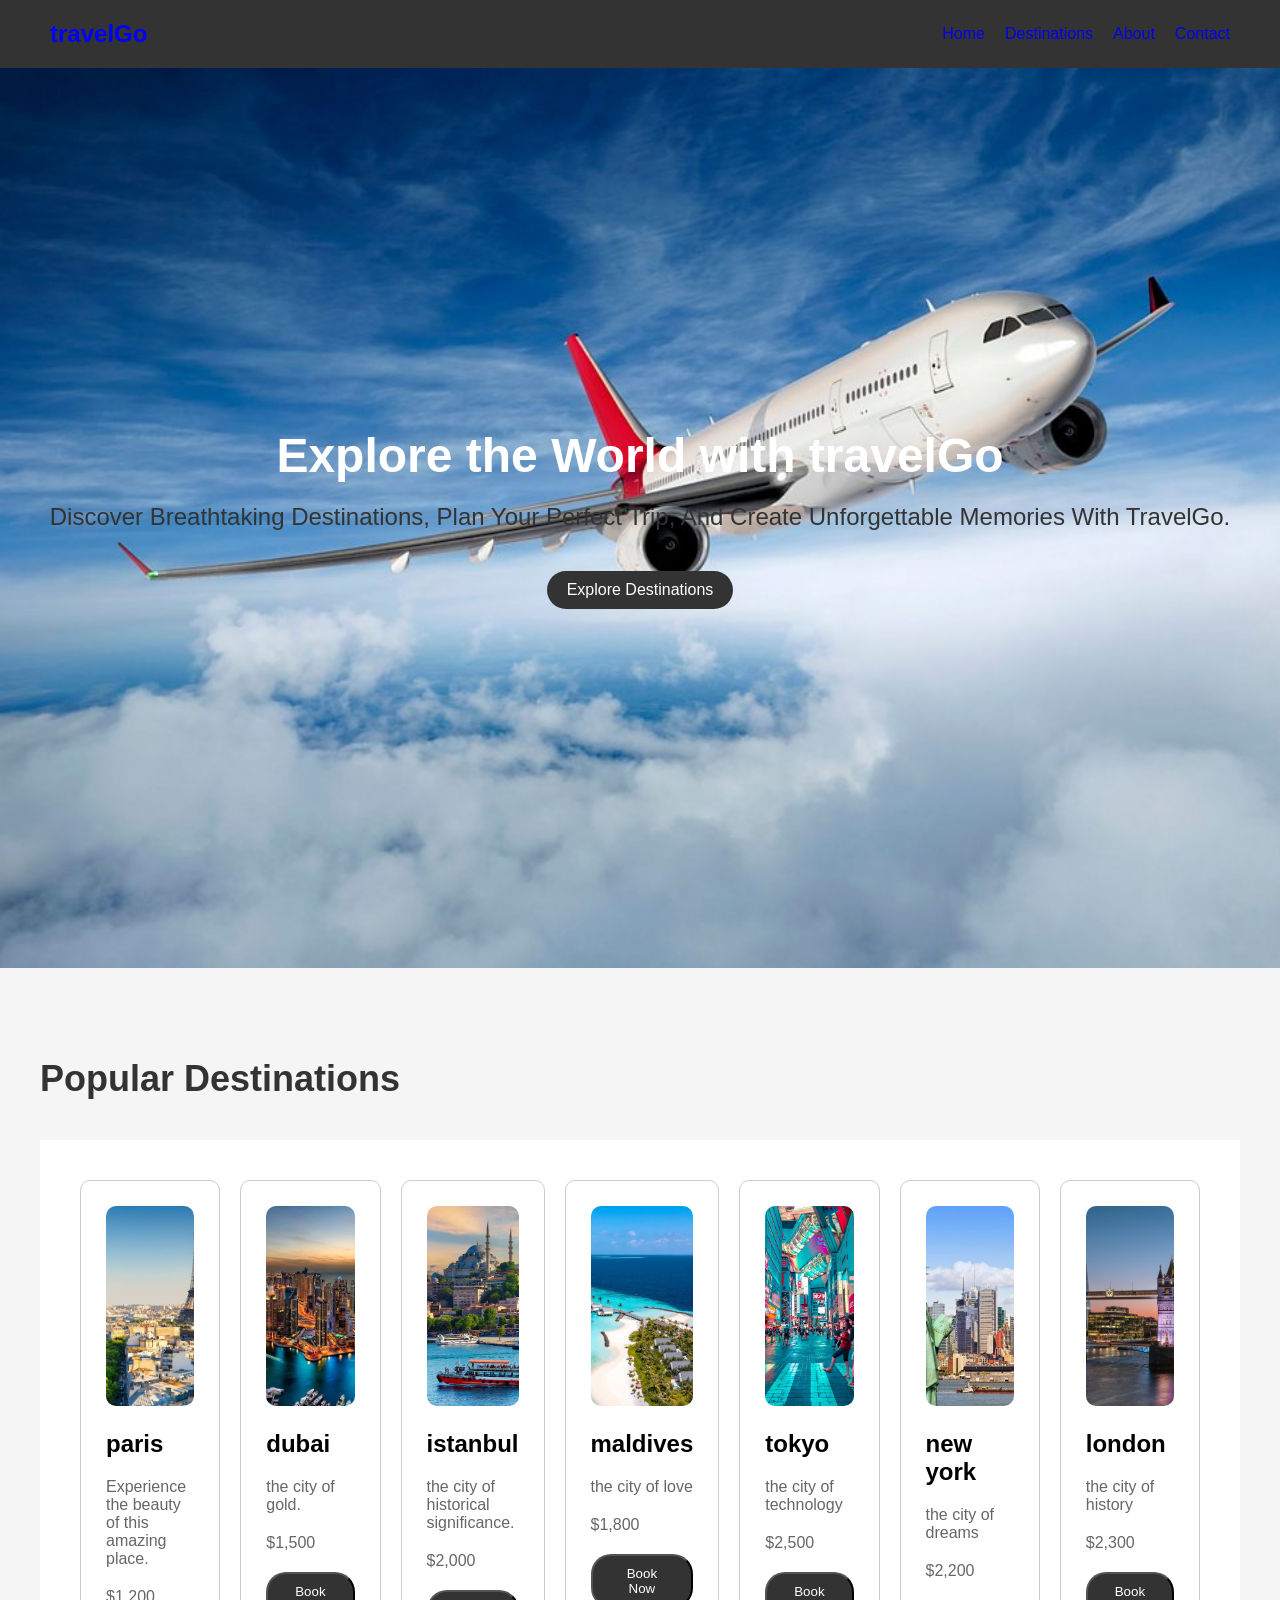
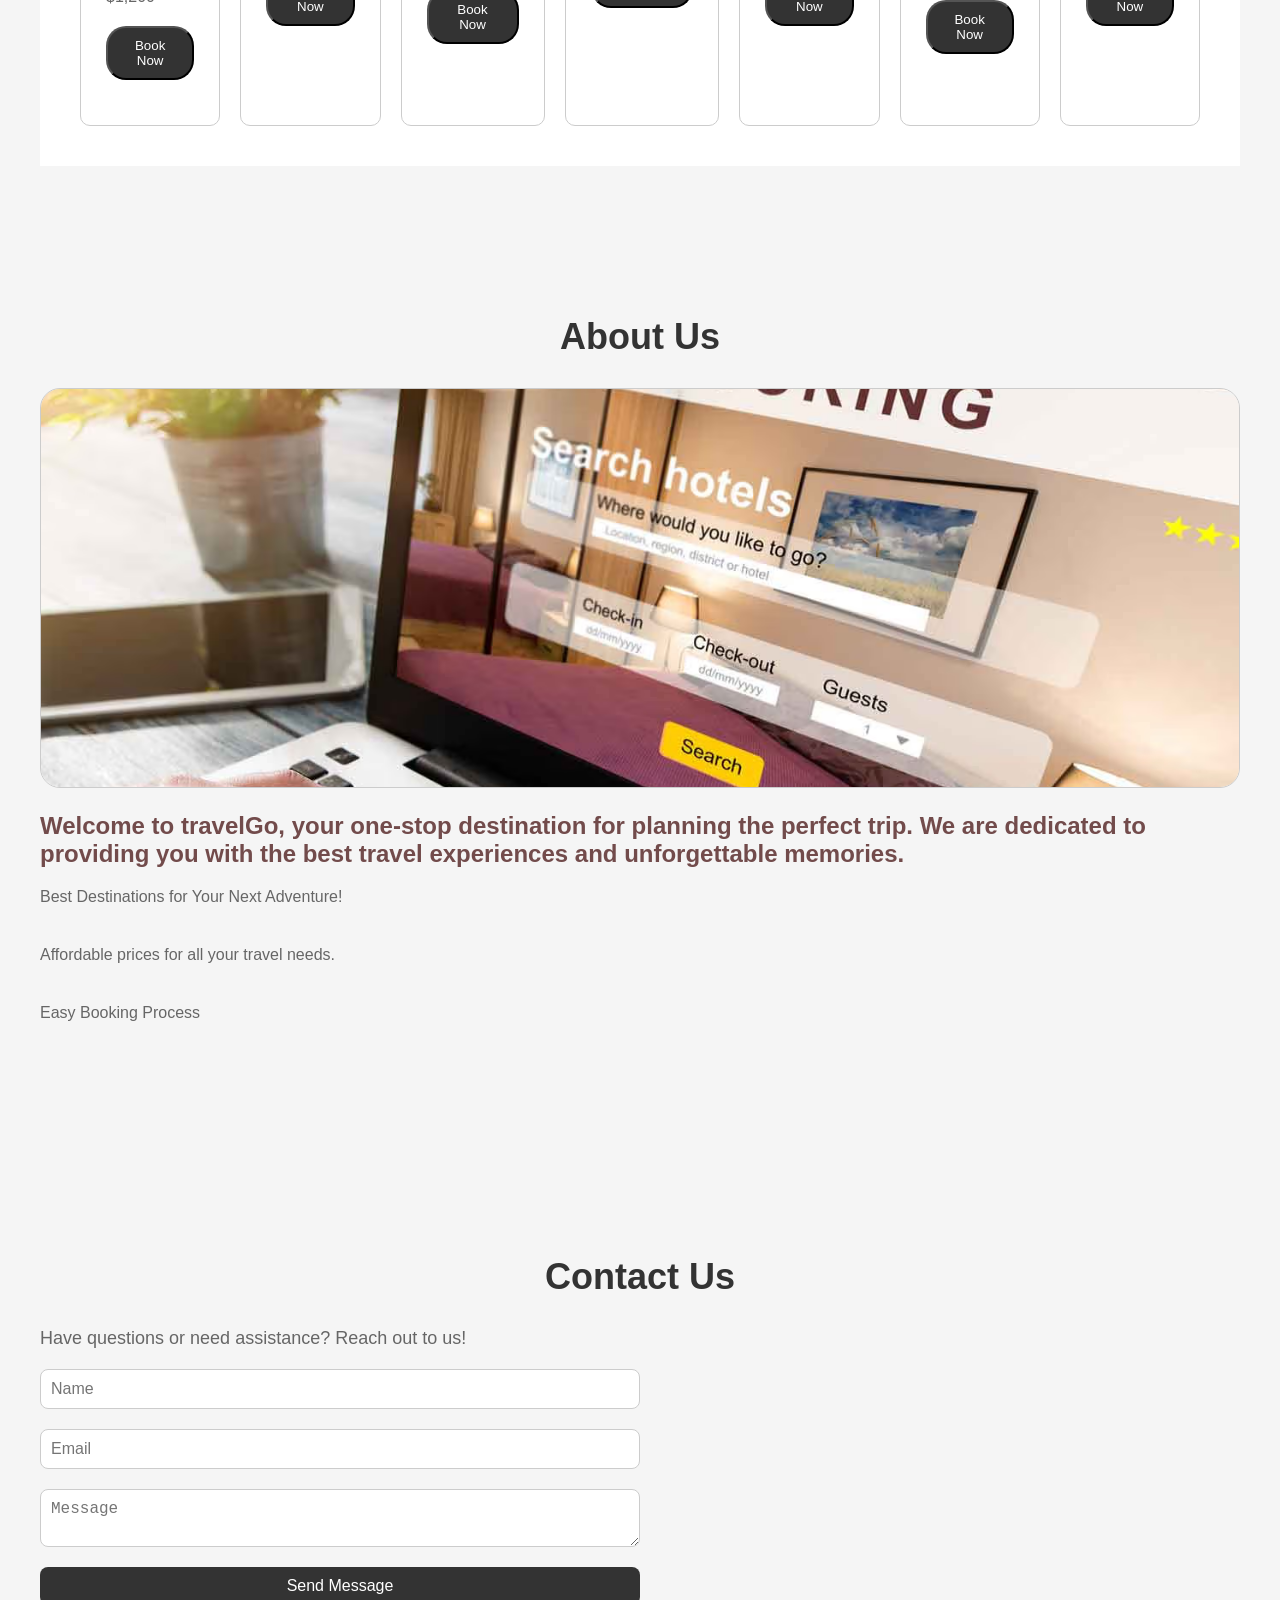
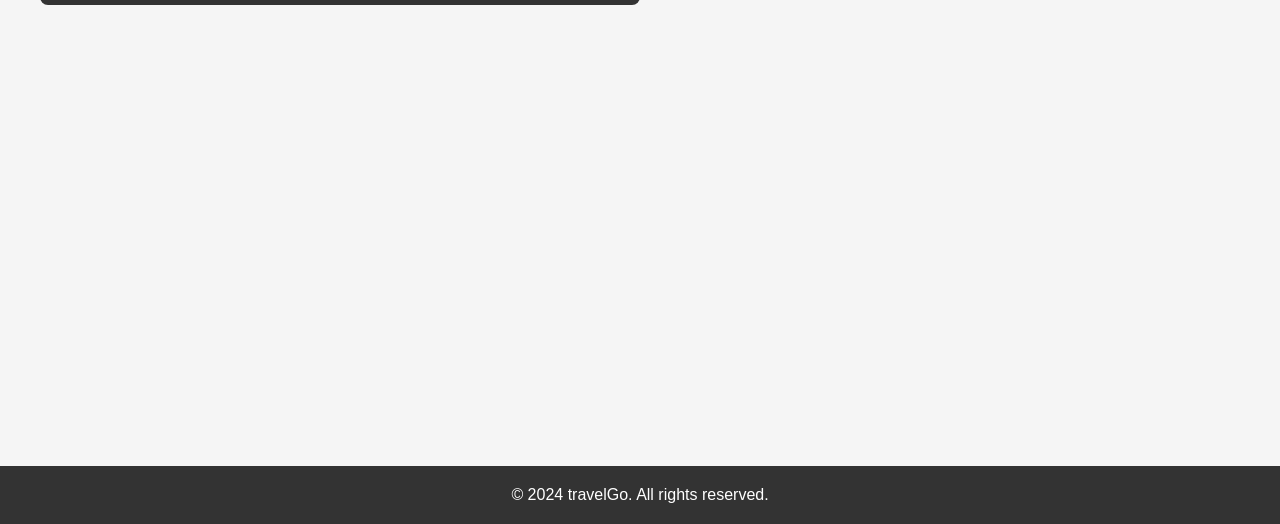
==== index.html @ 076b7f0d "Add files via upload" ====
<!DOCTYPE html>
<html lang="en">
<head>
    <meta charset="UTF-8">
    <meta name="viewport" content="width=device-width, initial-scale=1.0">
    <link rel="stylesheet" href="stylee.css">
    <title>Document</title>
</head>
<body>
 <nav>
    <h2 class="logo">travelGo</h2>
        <ul>
            <li><a href="#home">Home</a></li>
            <li><a href="#destinations">Destinations</a></li>
            <li><a href="#about">About</a></li>
            <li><a href="#contact">Contact</a></li>
        </ul>
 </nav>
 <section class="home" id="home">
 <h2>Explore the World with travelGo</h2>
 <p>Discover breathtaking destinations, plan your perfect trip, and create unforgettable memories with travelGo.</p>
<a href="#destinations" class="btn"> Explore Destinations</a>
 </section>

 <section class="destinations" id="destinations">
    <h2>Popular Destinations</h2>
 <div class="cards">
 <div class ="card">
    <img src="pho1.png" alt="Destination 1">
    <h3>paris</h3>
    <p>Experience the beauty of this amazing place.</p>
    <p>$1,200</p>
    <button class="btn">Book Now</button>
    <p class="message"></p>
 </div>

<div class="card">
    <img src="pho2.png" alt="Destination 2">
    <h3>dubai</h3>
    <p>the city of gold.</p>
    <p>$1,500</p>
    <button  class="btn">Book Now</button>
    <p class="message"></p>
 </div>

 <div class="card">
<img src="pho3.png" alt="Destination 3">
    <h3>istanbul</h3>
    <p>the city of historical significance.</p>
    <p>$2,000</p>
    <button class="btn">Book Now</button>
    <p class="message"></p>
 </div>
 <div class="card">
    <img src="pho4.png" alt="Destination 4">
    <h3>maldives</h3>
    <p>the city of love</p>
    <p>$1,800</p>
    <button class="btn">Book Now</button>
    <p class="message"></p>
 </div>
 <div class="card">
    <img src="pho6.png" alt="Destination 5">
    <h3>tokyo</h3>
    <p>the city of technology</p>
    <p>$2,500</p>
    <button class="btn">Book Now</button>
    <p class="message"></p>
 </div>
<div class="card">
    <img src="pho7.png" alt="Destination 6">
    <h3>new york</h3>
    <p>the city of dreams</p>
    <p>$2,200</p>
    <button class="btn">Book Now</button>
    <p class="message"></p>
 </div>
 <div class="card">
    <img src="pho8.png" alt="Destination 7">
    <h3>london</h3>
    <p>the city of history</p>
    <p>$2,300</p>
    <button class="btn">Book Now</button>
    <p class="message"></p>




 </section>
 
 <section class="about" id="about">
<h2>About Us</h2>
<img src="pho5.png" alt="About Us">
<h3>Welcome to travelGo, your one-stop destination for planning the perfect trip. We are dedicated to providing you with the best travel experiences and unforgettable memories.</h3>
<p>Best Destinations for Your Next Adventure!</p>
<p>Affordable prices for all your travel needs.</p>
<p>Easy Booking Process</p>
 </section>
<section class="contact" id="contact">
<h2>Contact Us</h2>
<p>Have questions or need assistance? Reach out to us!</p>
<form>
    <input type="text" placeholder="Name" >
    <input type="email" placeholder="Email">
    <textarea placeholder="Message"></textarea>
    <button id="btn" type="submit">Send Message</button>
</form>
</section>
<footer>
        <p>&copy; 2024 travelGo. All rights reserved.</p>
</footer>
    <script src="script.js"></script>
</body>
</html>
---- stylee.css ----
*{
    margin: 0;
    padding: 0;
    box-sizing: border-box;
}
body{
    font-family: Arial, sans-serif;
    background-color: #f5f5f5;
}
nav{
    background-color: #333;
    color: #fff;
    padding: 20px 50px;
    display: flex;
    justify-content: space-between;
    align-items: center;
}
nav ul{
    display: flex;
    gap: 20px;
    list-style: none;
}
nav a{
    text-decoration: none;
}
.logo{
    font-size: 24px;
    font-weight: bold;
    color:blue;
}
#home{
    background-image: url('pho0.png');
    background-size: cover;
    background-position: center;
    height: 100vh;
    display: flex;
    flex-direction: column;
    justify-content: center;
    align-items: center;
    text-align: center;
    padding: 40px;
}
.home h2{
    font-size: 48px;
    color: #fff;
    margin-bottom: 20px;
}
.home p{
    font-size: 24px;
    color:#333;
    text-transform: capitalize;
    margin-bottom: 40px;
}
.btn{
    background-color: #333;
    color: #fff;
    padding: 10px 20px;
    text-decoration: none;
    border-radius: 20px;
}
.btn:hover{
    background-color: #555;
}
.destinations{
    padding:60px 40px;
    background-color: #f5f5f5;
    display: flex;
    flex-wrap: wrap;
    gap: 20px;
    Width: 100%;
}
@media (max-width: 768px){
    .destinations{
        flex-direction: column;
        align-items: center;
    }
}
.cards{
    display:flex;
    flex-wrap: wrap;
    gap: 20px;
    padding: 40px;
    background-color:white;
}
.card
{
    flex: 1;
    padding: 25px;
    border: 1px solid #ccc;
    border-radius: 10px;
}
#destinations h2{
    font-size: 36px;
    margin-bottom: 20px;
    margin-top: 30px;
    text-align: center;
    color: #333;
}
.card img{
    width: 100%;
    height: 200px;
    object-fit: cover;
    border-radius: 10px;
    margin-bottom: 20px;
}
.card h3{
    font-size: 24px;
    margin-bottom: 20px;
}
.card p{
    font-size: 16px;
    color: #666;
    margin-bottom: 20px;
}
.about{
    padding: 60px 40px;
    background-color: #f5f5f5;
    font-size: 16px;
    height: 100vh;
    box-sizing: border-box;
    margin-bottom: 40px;
}
.about h2{
    background-color: #f5f5f5;
    font-size: 36px;
    margin-bottom: 30px;
    text-align: center;
    color: #333;
    margin-top: 30px;
}
.about img{
    width: 100%;
    height: 400px;
    object-fit: cover;
    border: 1px solid #ccc;
    border-radius: 20px;
    margin-bottom: 20px;
}
@media (max-width: 768px){
    .about img{
        width: 90%;
        max-width: 400px;
        height: auto;
    }
}
.about h3{
    color:#724b4b;
    font-size: 24px;
    margin-bottom: 20px;
}
.about p{
    display:flex;
    gap: 20px;
    font-size: 16px;
    color: #666;
    margin-bottom: 20px;
    text-align: center;
    margin-top: 20px;
    margin-bottom: 40px;
}
.contact{
    height: 100vh;
    padding: 60px 40px;
    background-color: #f5f5f561;
    gap: 20px;
    justify-content: space-between;
    box-sizing: border-box;
}
.contact h2{
    font-size: 36px;
    margin-bottom: 30px;
    text-align: center;

    color: #333;
    margin-top: 30px;
}
.contact p{
    font-size: 18px;
    color: #666;
    margin-bottom: 20px;
}
.contact form{
    display: flex;
    flex-direction: column;
    gap: 20px;
    width: 50%;
}
.contact input, .contact textarea{
    padding: 10px;
    border: 1px solid #ccc;
    border-radius: 8px;
    font-size: 16px;
}
.contact button{
    background-color: #333;
    color: #fff;
    padding: 10px 20px;
    border: none;
    border-radius: 8px;
    font-size: 16px;
    cursor: pointer;
}
button:hover{
    background-color: #555;
}
footer{
    background-color: #333;
    color: #fff;
    padding: 20px 50px;
    text-align: center;
}
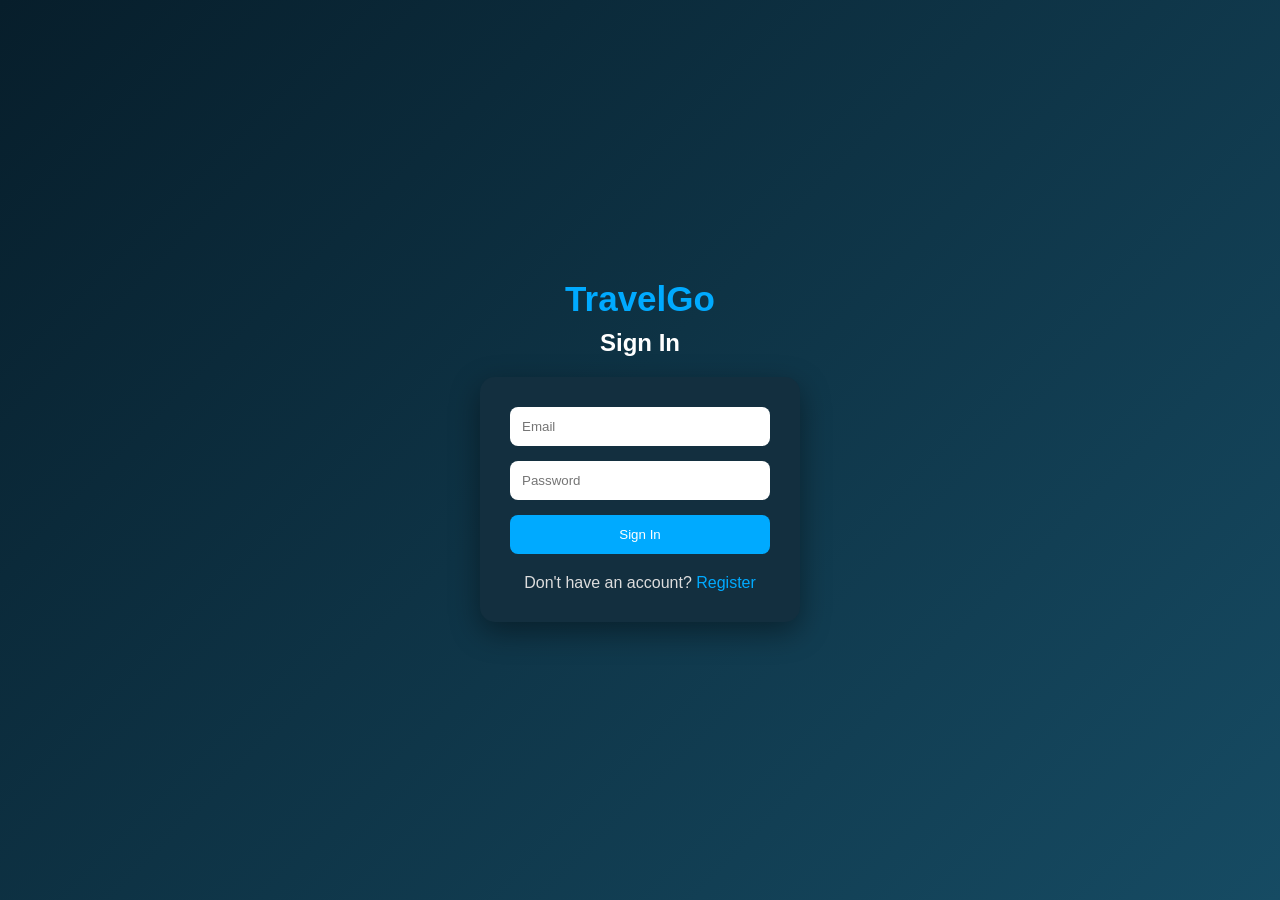
==== commit a543eab8: "Add files via upload" ====
--- a/index.html
+++ b/index.html
@@ -1,114 +1,35 @@
 <!DOCTYPE html>
 <html lang="en">
+
 <head>
     <meta charset="UTF-8">
     <meta name="viewport" content="width=device-width, initial-scale=1.0">
-    <link rel="stylesheet" href="stylee.css">
-    <title>Document</title>
+   <link rel="stylesheet" href="stylee1.css">
+    <title>TravelGo - Sign In</title>
 </head>
+
 <body>
- <nav>
-    <h2 class="logo">travelGo</h2>
-        <ul>
-            <li><a href="#home">Home</a></li>
-            <li><a href="#destinations">Destinations</a></li>
-            <li><a href="#about">About</a></li>
-            <li><a href="#contact">Contact</a></li>
-        </ul>
- </nav>
- <section class="home" id="home">
- <h2>Explore the World with travelGo</h2>
- <p>Discover breathtaking destinations, plan your perfect trip, and create unforgettable memories with travelGo.</p>
-<a href="#destinations" class="btn"> Explore Destinations</a>
- </section>
 
- <section class="destinations" id="destinations">
-    <h2>Popular Destinations</h2>
- <div class="cards">
- <div class ="card">
-    <img src="pho1.png" alt="Destination 1">
-    <h3>paris</h3>
-    <p>Experience the beauty of this amazing place.</p>
-    <p>$1,200</p>
-    <button class="btn">Book Now</button>
-    <p class="message"></p>
- </div>
+    <h1>TravelGo</h1>
 
-<div class="card">
-    <img src="pho2.png" alt="Destination 2">
-    <h3>dubai</h3>
-    <p>the city of gold.</p>
-    <p>$1,500</p>
-    <button  class="btn">Book Now</button>
-    <p class="message"></p>
- </div>
+    <h2>Sign In</h2>
+   <div id="loginn">
+    <form id="loginForm">
 
- <div class="card">
-<img src="pho3.png" alt="Destination 3">
-    <h3>istanbul</h3>
-    <p>the city of historical significance.</p>
-    <p>$2,000</p>
-    <button class="btn">Book Now</button>
-    <p class="message"></p>
- </div>
- <div class="card">
-    <img src="pho4.png" alt="Destination 4">
-    <h3>maldives</h3>
-    <p>the city of love</p>
-    <p>$1,800</p>
-    <button class="btn">Book Now</button>
-    <p class="message"></p>
- </div>
- <div class="card">
-    <img src="pho6.png" alt="Destination 5">
-    <h3>tokyo</h3>
-    <p>the city of technology</p>
-    <p>$2,500</p>
-    <button class="btn">Book Now</button>
-    <p class="message"></p>
- </div>
-<div class="card">
-    <img src="pho7.png" alt="Destination 6">
-    <h3>new york</h3>
-    <p>the city of dreams</p>
-    <p>$2,200</p>
-    <button class="btn">Book Now</button>
-    <p class="message"></p>
- </div>
- <div class="card">
-    <img src="pho8.png" alt="Destination 7">
-    <h3>london</h3>
-    <p>the city of history</p>
-    <p>$2,300</p>
-    <button class="btn">Book Now</button>
-    <p class="message"></p>
+        <input type="email" id="email" placeholder="Email">
 
+        <input type="password" id="password" placeholder="Password">
 
+        <button type="submit">Sign In</button>
 
+    </form>
 
- </section>
- 
- <section class="about" id="about">
-<h2>About Us</h2>
-<img src="pho5.png" alt="About Us">
-<h3>Welcome to travelGo, your one-stop destination for planning the perfect trip. We are dedicated to providing you with the best travel experiences and unforgettable memories.</h3>
-<p>Best Destinations for Your Next Adventure!</p>
-<p>Affordable prices for all your travel needs.</p>
-<p>Easy Booking Process</p>
- </section>
-<section class="contact" id="contact">
-<h2>Contact Us</h2>
-<p>Have questions or need assistance? Reach out to us!</p>
-<form>
-    <input type="text" placeholder="Name" >
-    <input type="email" placeholder="Email">
-    <textarea placeholder="Message"></textarea>
-    <button id="btn" type="submit">Send Message</button>
-</form>
-</section>
-<footer>
-        <p>&copy; 2024 travelGo. All rights reserved.</p>
-</footer>
-    <script src="script.js"></script>
+    <p>
+        Don't have an account?
+        <a href="register.html">Register</a>
+    </p>
+</div>
+<script src="script2.js"></script>
 </body>
+
 </html>
--- a/stylee1.css
+++ b/stylee1.css
@@ -0,0 +1,69 @@
+
+* {
+    margin: 0;
+    padding: 0;
+    box-sizing: border-box;
+}
+
+body {
+    font-family: Arial, sans-serif;
+    background: linear-gradient(135deg, #071e2b, #164b63);
+    min-height: 100vh;
+
+    display: flex;
+    flex-direction: column;
+    justify-content: center;
+    align-items: center;
+}
+h1 {
+    color: #00aaff;
+    font-size: 35px;
+    margin-bottom: 10px;
+}
+h2 {
+    color: white;
+    margin-bottom: 20px;
+}
+#loginn {
+    background: #132f3f;
+    width: 320px;
+    padding: 30px;
+    border-radius: 15px;
+    text-align: center;
+
+    box-shadow: 0 10px 30px rgba(0, 0, 0, 0.4);
+}
+input {
+    width: 100%;
+    padding: 12px;
+    margin-bottom: 15px;
+
+    border: none;
+    border-radius: 8px;
+    outline: none;
+}
+
+button {
+    width: 100%;
+    padding: 12px;
+
+    background: #00aaff;
+    color: white;
+    border: none;
+    border-radius: 8px;
+
+    cursor: pointer;
+}
+
+p {
+    color: #ddd;
+    margin-top: 20px;
+}
+
+a {
+    color: #00aaff;
+    text-decoration: none;
+}
+
+
+
